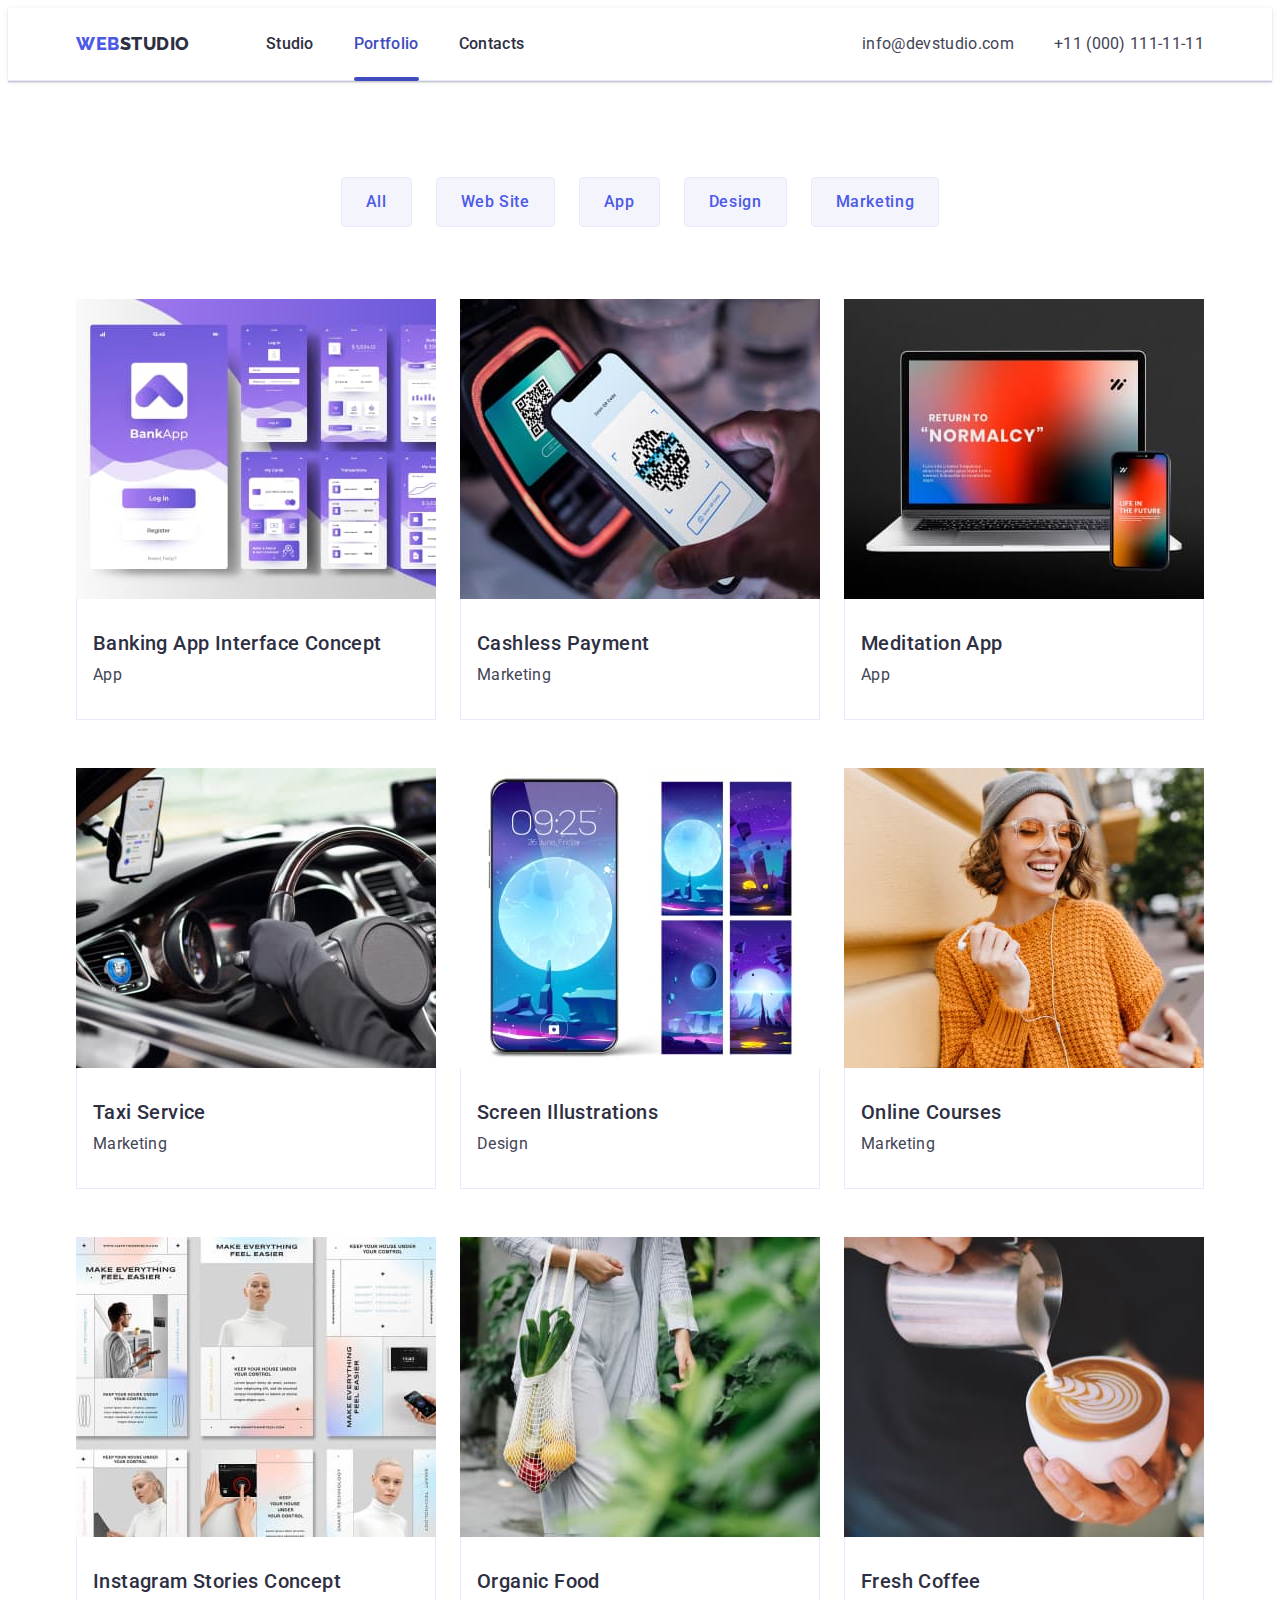
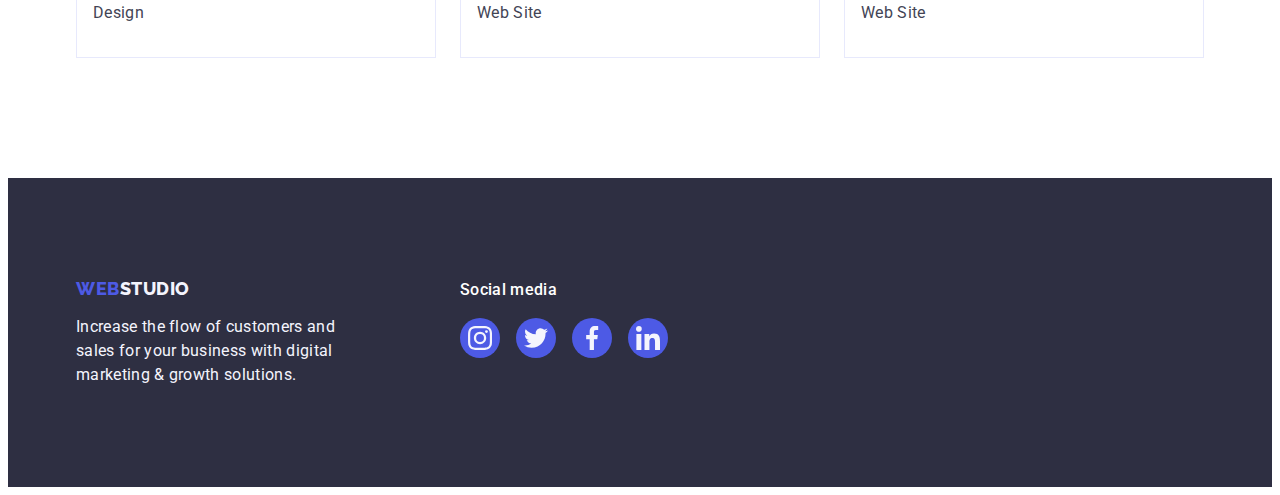
==== portfolio.html @ 052d2413 "HW 5 initial" ====
<!DOCTYPE html>
<html lang="en">
    <head>
        <meta charset="UTF-8">
        <meta name="viewport" content="width=device-width, initial-scale=1.0">
        <title>Portfolio</title>
        <link rel="stylesheet" href="https://cdnjs.cloudflare.com/ajax/libs/modern-normalize/2.0.0/modern-normalize.min.css"
            integrity="sha512-4xo8blKMVCiXpTaLzQSLSw3KFOVPWhm/TRtuPVc4WG6kUgjH6J03IBuG7JZPkcWMxJ5huwaBpOpnwYElP/m6wg=="
            crossorigin="anonymous" referrerpolicy="no-referrer">
        <link rel="preconnect" href="https://fonts.googleapis.com">
        <link rel="preconnect" href="https://fonts.gstatic.com" crossorigin>
        <link href="https://fonts.googleapis.com/css2?family=Raleway:wght@800&family=Roboto:wght@400;500;700;900&display=swap"
            rel="stylesheet">
        <link href="./css/styles.css" rel="stylesheet">
    </head>
    <body>
        <header class="section page-header">
            <div class="container header-container">
                <nav class="page-nav">
                    <a href="./index.html" class="logo link header-logo-link">Web<span class="header-logo">Studio</span></a>
                    <ul class="list navigation-list">
                        <li class="navigation-list-item">
                            <a href="./index.html" class="navigation-link link">Studio</a>
                        </li>
                        <li class="navigation-list-item">
                            <a href="./portfolio.html" class="navigation-link link navigation-underline">Portfolio</a>
                        </li>
                        <li class="navigation-list-item">
                            <a href="" class="navigation-link link">Contacts</a>
                        </li>
                    </ul>
                </nav>
                <address class="contacts">
                    <ul class="list contacts-list">
                        <li>
                            <a href="mailto:info@devstudio.com" class="contact link">info@devstudio.com</a>
                        </li>
                        <li>
                            <a href="tel:+110001111111" class="contact link">+11 (000) 111-11-11</a>
                        </li>
                    </ul>
                </address>
            </div>
        </header>
        <main>
            <section class="section section-portfolio">
                <div class="container">
                    <h1 class="visually-hidden">Portfolio content</h1>
                    <ul class="list buttons-list">
                        <li><button type="button" class="portfolio-btn">All</button></li>
                        <li><button type="button" class="portfolio-btn">Web Site</button></li>
                        <li><button type="button" class="portfolio-btn">App</button></li>
                        <li><button type="button" class="portfolio-btn">Design</button></li>
                        <li><button type="button" class="portfolio-btn">Marketing</button></li>
                    </ul>
                    <ul class="list cards-list">
                        <li class="portfolio-card">
                            <a href="" class="link portfolio-card-link">
                            <div class="portfolio-overlay">
                                <img src="./images/portfolio-img-1.jpg" alt="Pages of banking App interface" width="360" height="300">
                                <p class="overlay-text">
                                    14 Stylish and User-Friendly App Design Concepts · Task Manager App · Calorie Tracker App · Exotic Fruit Ecommerce App ·
                                    Cloud Storage App
                                </p>
                            </div>
                            <div class="card-text">
                                <h2 class="item-title portfolio-item-title">Banking App Interface Concept</h2>
                                <p class="item-text">App</p>
                            </div>
                            </a>
                        </li>
                        <li class="portfolio-card">
                            <a href="" class="link portfolio-card-link">
                            <div class="portfolio-overlay">
                                <img src="./images/portfolio-img-2.jpg" alt="Interface of cashless payment App in action" width="360" height="300">
                                <p class="overlay-text">
                                    14 Stylish and User-Friendly App Design Concepts · Task Manager App · Calorie Tracker App · Exotic Fruit Ecommerce
                                    App ·
                                    Cloud Storage App
                                </p>
                            </div>
                            <div class="card-text">
                                <h2 class="item-title portfolio-item-title">Cashless Payment</h2>
                                <p class="item-text">Marketing</p>
                            </div>
                            </a>
                        </li>
                        <li class="portfolio-card">
                            <a href="" class="link portfolio-card-link">
                            <div class="portfolio-overlay">
                                <img src="./images/portfolio-img-3.jpg" alt="Meditation App interface on laptop and smartphone" width="360"
                                    height="300">
                                <p class="overlay-text">
                                    14 Stylish and User-Friendly App Design Concepts · Task Manager App · Calorie Tracker App · Exotic Fruit Ecommerce
                                    App ·
                                    Cloud Storage App
                                </p>
                            </div>
                            <div class="card-text">
                                <h2 class="item-title portfolio-item-title">Meditation App</h2>
                                <p class="item-text">App</p>
                            </div>
                            </a>
                        </li>
                        <li class="portfolio-card">
                            <a href="" class="link portfolio-card-link">
                            <div class="portfolio-overlay">
                                <img src="./images/portfolio-img-4.jpg" alt="Taxi driver on the wheel" width="360" height="300">
                                <p class="overlay-text">
                                    14 Stylish and User-Friendly App Design Concepts · Task Manager App · Calorie Tracker App · Exotic Fruit Ecommerce
                                    App ·
                                    Cloud Storage App
                                </p>
                            </div>
                            <div class="card-text">
                                <h2 class="item-title portfolio-item-title">Taxi Service</h2>
                                <p class="item-text">Marketing</p>
                            </div>
                            </a>
                        </li>
                        <li class="portfolio-card">
                            <a href="" class="link portfolio-card-link">
                            <div class="portfolio-overlay">
                                <img src="./images/portfolio-img-5.jpg" alt="Smartphone wallpapers" width="360" height="300">
                                <p class="overlay-text">
                                    14 Stylish and User-Friendly App Design Concepts · Task Manager App · Calorie Tracker App · Exotic Fruit Ecommerce
                                    App ·
                                    Cloud Storage App
                                </p>
                            </div>
                            <div class="card-text">
                                <h2 class="item-title portfolio-item-title">Screen Illustrations</h2>
                                <p class="item-text">Design</p>
                            </div>
                            </a>
                        </li>
                        <li class="portfolio-card">
                            <a href="" class="link portfolio-card-link">
                            <div class="portfolio-overlay">
                                <img src="./images/portfolio-img-6.jpg" alt="Happy girl in headphones" width="360" height="300">
                                <p class="overlay-text">
                                    14 Stylish and User-Friendly App Design Concepts · Task Manager App · Calorie Tracker App · Exotic Fruit Ecommerce
                                    App ·
                                    Cloud Storage App
                                </p>
                            </div>
                            <div class="card-text">
                                <h2 class="item-title portfolio-item-title">Online Courses</h2>
                                <p class="item-text">Marketing</p>
                            </div>
                            </a>
                        </li>
                        <li class="portfolio-card">
                            <a href="" class="link portfolio-card-link">
                            <div class="portfolio-overlay">
                                <img src="./images/portfolio-img-7.jpg" alt="Examples of Instagram stories" width="360" height="300">
                                <p class="overlay-text">
                                    14 Stylish and User-Friendly App Design Concepts · Task Manager App · Calorie Tracker App · Exotic Fruit Ecommerce
                                    App ·
                                    Cloud Storage App
                                </p>
                            </div>
                            <div class="card-text">
                                <h2 class="item-title portfolio-item-title">Instagram Stories Concept</h2>
                                <p class="item-text">Design</p>
                            </div>
                            </a>
                        </li>
                        <li class="portfolio-card">
                            <a href="" class="link portfolio-card-link">
                            <div class="portfolio-overlay">
                                <img src="./images/portfolio-img-8.jpg" alt="Woman walking with a bag of vegetables" width="360" height="300">
                                <p class="overlay-text">
                                    14 Stylish and User-Friendly App Design Concepts · Task Manager App · Calorie Tracker App · Exotic Fruit Ecommerce
                                    App ·
                                    Cloud Storage App
                                </p>
                            </div>
                            <div class="card-text">
                                <h2 class="item-title portfolio-item-title">Organic Food</h2>
                                <p class="item-text">Web Site</p>
                            </div>
                            </a>
                        </li>
                        <li class="portfolio-card">
                            <a href="" class="link portfolio-card-link">
                            <div class="portfolio-overlay">
                                <img src="./images/portfolio-img-9.jpg" alt="Coffee topping" width="360" height="300">
                                <p class="overlay-text">
                                    14 Stylish and User-Friendly App Design Concepts · Task Manager App · Calorie Tracker App · Exotic Fruit Ecommerce
                                    App ·
                                    Cloud Storage App
                                </p>
                            </div>
                            <div class="card-text">
                                <h2 class="item-title portfolio-item-title">Fresh Coffee</h2>
                                <p class="item-text">Web Site</p>
                            </div>
                            </a>
                        </li>
                    </ul>
                </div>
            </section>
        </main>
        <footer class="section page-footer">
            <div class="container footer-container">
                <div class="footer-information">
                    <a href="./index.html" class="logo link footer-logo-link">Web<span class="footer-logo">Studio</span></a>
                    <p class="footer-text">Increase the flow of customers and sales for your business with digital marketing &
                        growth solutions.</p>
                </div>
                <div class="footer-socials">
                    <p class="footer-socials-title">Social media</p>
                    <ul class="footer-socials-list list">
                        <li class="footer-social-item">
                            <a href="" class="footer-social-link link">
                                <svg class="footer-social-icon" width="24" height="24">
                                    <use href="./images/icons.svg#instagram"></use>
                                </svg>
                            </a>
                        </li>
                        <li class="footer-social-item">
                            <a href="" class="footer-social-link link">
                                <svg class="footer-social-icon" width="24" height="24">
                                    <use href="./images/icons.svg#twitter"></use>
                                </svg>
                            </a>
                        </li>
                        <li class="footer-social-item">
                            <a href="" class="footer-social-link link">
                                <svg class="footer-social-icon" width="24" height="24">
                                    <use href="./images/icons.svg#facebook"></use>
                                </svg>
                            </a>
                        </li>
                        <li class="footer-social-item">
                            <a href="" class="footer-social-link link">
                                <svg class="footer-social-icon" width="24" height="24">
                                    <use href="./images/icons.svg#linkedin"></use>
                                </svg>
                            </a>
                        </li>
                    </ul>
                </div>
            </div>
        </footer>
    </body>
</html>
---- css/styles.css ----
:root {
    --iris: #4D5AE5;
    --ocean: #404BBF;
    --navyblue: #2E2F42;
    --green: #31D0AA;
    --slate: #434455;
    --lightslate: #8E8F99;
    --cornflower: #E7E9FC;
    --cloud: #F4F4FD;
    --white: #FFFFFF;
    --dairy: #FCFCFC;
    --grey: rgba(46, 47, 66, 0.7);
    --navyblue-modal: rgba(46, 47, 66, 0.40);
}

body {
    color: var(--slate);
    font-family: "Roboto", sans-serif;
    background-color: var(--white);
}

.list {
    list-style-type: none;
}

.link {
    text-decoration: none;
}

.logo {
    color: var(--iris);
    font-family: "Raleway", sans-serif;
    font-size: 18px;
    font-weight: 800;
    line-height: 1.17;
    letter-spacing: 0.03em;
    text-transform: uppercase;
}

.header-logo {
    color: var(--navyblue);
}

.header-logo-link {
    padding: 24px 0;
    margin-right: 76px;
}

h1,
h2,
h3,
h4,
h5,
h6,
p {
    margin-top: 0;
    margin-bottom: 0;
}

ul,
ol {
    margin-top: 0;
    margin-bottom: 0;
    padding-left: 0;
}

a {
    display: block;
}

img {
    height: auto;
    max-width: 100%;
    display: block;
}

.container {
    max-width: 1158px;
    margin: 0 auto;
    padding: 0 15px;
}

.visually-hidden {
    position: absolute;
    width: 1px;
    height: 1px;
    margin: -1px;
    border: 0;
    padding: 0;
    white-space: nowrap;
    clip-path: inset(100%);
    clip: rect(0 0 0 0);
    overflow: hidden;
}

* {
    box-sizing: border-box;
}

.page-header {
    border-bottom: 1px solid var(--cornflower);
    box-shadow: 0px 2px 1px rgba(46, 47, 66, 0.08), 0px 1px 1px rgba(46, 47, 66, 0.16), 0px 1px 6px rgba(46, 47, 66, 0.08);
}

.navigation-list {
    display: flex;
    gap: 40px;
    align-items: center;
}

.contacts-list {
    display: flex;
    gap: 40px;
    align-items: center;
}

.page-nav {
    display: flex;
    align-items: center;
    margin-right: auto;
}

.header-container {
    display: flex;
    align-items: center;
}

.navigation-link {
    color: var(--navyblue);
    font-weight: 500;
    line-height: 1.5;
    letter-spacing: 0.02em;
    padding: 24px 0;
    transition: color 250ms cubic-bezier(0.4, 0, 0.2, 1);
}

.navigation-link:hover,
.navigation-link:focus {
    color: var(--ocean);
}

.navigation-underline {
    position: relative;
    color: var(--ocean)
}

.navigation-underline::after {
    content: '';
    height: 4px;
    width: 100%;
    border-radius: 2px;
    background: var(--ocean);
    position: absolute;
    bottom: -1px;
    left: 0;
}

.contacts {
    font-style: normal;
}

.contact {
    line-height: 1.5;
    letter-spacing: 0.02em;
    padding: 24px 0;
    color: inherit;
    transition: color 250ms cubic-bezier(0.4, 0, 0.2, 1);
}

.contact:hover,
.contact:focus {
    color: var(--ocean);
}

.section.hero {
    background-image: linear-gradient(var(--grey), var(--grey)), url(../images/people-office.jpg);
    background-position: center;
    background-repeat: no-repeat;
    background-size: cover;
    padding: 188px 0;
    max-width: 1440px;
}

.hero-title {
    color: var(--white);
    text-align: center;
    font-size: 56px;
    font-weight: 700;
    line-height: 1.07;
    letter-spacing: 0.02em;
    max-width: 496px;
    margin-bottom: 48px;
    margin-right: auto;
    margin-left: auto;
}

.hero-btn {
    display: block;
    background-color: var(--iris);
    color: var(--white);
    font-size: inherit;
    font-family: inherit;
    font-weight: 500;
    line-height: 1.5;
    letter-spacing: 0.04em;
    cursor: pointer;
    border-radius: 4px;
    border: none;
    margin-left: auto;
    margin-right: auto;
    padding: 16px 32px;
    min-width: 169px;
    box-shadow: 0px 4px 4px 0px rgba(0, 0, 0, 0.15);
    transition: background-color 250ms cubic-bezier(0.4, 0, 0.2, 1);
}

.hero-btn:hover,
.hero-btn:focus {
    background-color: var(--ocean);
}

.item-title {
    color: var(--navyblue);
    font-size: 20px;
    font-weight: 500;
    line-height: 1.2;
    letter-spacing: 0.02em;
}

.advantage-illustration {
    border-radius: 4px;
    background: var(--cloud);
    padding: 24px 0;
    display: flex;
    justify-content: center;
    align-items: center;
    margin-bottom: 8px;
}

.item-title.advantage {
    margin-bottom: 8px;
}

.advantage-item {
    width: calc((100% - 3 * 24px) / 4);
}

.advantages {
    padding: 120px 0;
}

.advantage-icon {
    fill: currentColor;
}

.item-text {
    line-height: 1.5;
    letter-spacing: 0.02em;
    color: var(--slate);
}

.advantages-list {
    display: flex;
    gap: 24px;
}

.section-title {
    color: var(--navyblue);
    text-align: center;
    font-size: 36px;
    font-weight: 700;
    line-height: 1.11;
    letter-spacing: 0.02em;
    text-transform: capitalize;
    margin-bottom: 72px;
}

.section-actions {
    padding-bottom: 120px;
}

.list-actions {
    display: flex;
    gap: 24px;
}

.item-action {
    width: calc((100% - 2 * 24px) / 3);
}

.section-team {
    background-color: var(--cloud);
    padding: 120px 0;
}

.list-team {
    display: flex;
    gap: 24px;
}

.item-team {
    background: var(--white);
    border-radius: 0px 0px 4px 4px;
    width: calc((100% - 3 * 24px) / 4);
    box-shadow: 0px 2px 1px 0px rgba(46, 47, 66, 0.08), 0px 1px 1px 0px rgba(46, 47, 66, 0.16), 0px 1px 6px 0px rgba(46, 47, 66, 0.08);
}

.member-description {
    padding: 32px 0;
}

.member-name {
    margin-bottom: 8px;
    text-align: center;
}

.member-role {
    text-align: center;
}

.member-socials {
    display: flex;
    justify-content: center;
    gap: 24px;
    margin-top: 8px;
}

.member-social-item {
    width: 40px;
    height: 40px;
}

.member-social-link{
    background-color: var(--iris);
    border-radius: 50%;
    display: flex;
    justify-content: center;
    align-items: center;
    width: 100%;
    height: 100%;
    transition: background-color 250ms cubic-bezier(0.4, 0, 0.2, 1);
}

.item-team:hover .member-social-link {
    background-color: var(--ocean);
}

.member-social-link:focus {
    background-color: var(--ocean);
}

.member-social-icon{
    fill: var(--cloud);
}

.section-customers {
    padding: 120px 0;
}

.customers-list {
    display: flex;
    gap: 24px;
}

.customer-item {
    width: calc((100% - 5 * 24px) / 6);
    height: 88px;
}

.customer-link {
    width: 100%;
    height: 100%;
    padding: 16px 32px;
    border: 1px solid var(--lightslate);
    border-radius: 4px;
    display: flex;
    justify-content: center;
    align-items: center;
    color: var(--lightslate);
    transition: border-color 250ms cubic-bezier(0.4, 0, 0.2, 1),
        color 250ms cubic-bezier(0.4, 0, 0.2, 1);
}

.customer-icon {
    fill: currentColor;
}

.customer-link:hover,
.customer-link:focus {
    border-color: var(--ocean);
    color: var(--ocean);
    box-shadow: 0px 4px 4px 0px rgba(0, 0, 0, 0.25);
}

.page-footer {
    background-color: var(--navyblue);
    padding: 100px 0;
}

.footer-logo {
    color: var(--cloud);
}

.footer-logo-link {
    margin-bottom: 16px;
    display: inline-block;
}

.footer-text {
    color: var(--cloud);
    line-height: 1.5;
    letter-spacing: 0.02em;
    width: 264px;
}

.footer-container {
    display: flex;
    align-items: baseline;
}

.footer-information {
    margin-right: 120px;
}

.section-portfolio {
    padding: 96px 0 120px 0;
}

.footer-socials-title {
    margin-bottom: 16px;
    color: var(--white);
        font-weight: 500;
        line-height: 1.5;
        letter-spacing: 0.02em;
}

.footer-socials-list {
    display: flex;
    gap: 16px;
}

.footer-social-item {
    width: 40px;
    height: 40px;
}

.footer-social-link {
    background-color: var(--iris);
    border-radius: 50%;
    width: 100%;
    height: 100%;
    display: flex;
    justify-content: center;
    align-items: center;
    transition: background-color 250ms cubic-bezier(0.4, 0, 0.2, 1);
}

.footer-social-link:hover {
    background-color: var(--green);
}

.footer-social-link:focus {
    background-color: var(--green);
}

.footer-social-icon {
    fill: var(--cloud);
}

.portfolio-btn {
    color: var(--iris);
    background-color: var(--cloud);
    border-radius: 4px;
    padding: 12px 24px;
    border: 1px solid var(--cornflower);
    text-align: center;
    font-size: inherit;
    font-family: inherit;
    font-weight: 500;
    line-height: 1.5;
    letter-spacing: 0.04em;
    cursor: pointer;
    transition: color 250ms cubic-bezier(0.4, 0, 0.2, 1),
        background-color 250ms cubic-bezier(0.4, 0, 0.2, 1),
        border-color 250ms cubic-bezier(0.4, 0, 0.2, 1),
        box-shadow 250ms cubic-bezier(0.4, 0, 0.2, 1);
}

.portfolio-btn:hover,
.portfolio-btn:focus {
    background-color: var(--ocean);
    color: var(--white);
    border: 1px solid transparent;
    box-shadow: 0px 2px 2px 0px rgba(0, 0, 0, 0.12), 0px 2px 1px 0px rgba(0, 0, 0, 0.08), 0px 3px 1px 0px rgba(0, 0, 0, 0.10);
}

.buttons-list {
    display: flex;
    justify-content: center;
    gap: 24px;
    margin-bottom: 72px;
}

.cards-list {
    display: flex;
    flex-wrap: wrap;
    gap: 48px 24px;
}

.portfolio-card {
    background: var(--white);
    width: calc((100% - 48px) / 3);
}

.portfolio-card-link {
    transition: box-shadow 250ms cubic-bezier(0.4, 0, 0.2, 1);
}

.portfolio-item-title {
    margin-bottom: 8px;
}

.card-text {
    padding: 32px 16px;
    border-bottom: 1px solid var(--cornflower);
    border-left: 1px solid var(--cornflower);
    border-right: 1px solid var(--cornflower);
    transition-property: border-bottom, border-right, border-left;
    transition-duration: 250ms;
    transition-timing-function: cubic-bezier(0.4, 0, 0.2, 1);
}

.portfolio-card-link:hover {
    box-shadow: 0px 1px 6px rgba(46, 47, 66, 0.08),
    0px 1px 1px rgba(46, 47, 66, 0.16),
    0px 2px 1px rgba(46, 47, 66, 0.08);
}

.portfolio-card-link:focus {
    box-shadow: 0px 1px 6px rgba(46, 47, 66, 0.08),
    0px 1px 1px rgba(46, 47, 66, 0.16),
    0px 2px 1px rgba(46, 47, 66, 0.08);
}

.portfolio-card:hover .card-text,
.portfolio-card:focus .card-text {
    border-bottom: 1px solid var(--cloud);
    border-left: 1px solid var(--cloud);
    border-right: 1px solid var(--cloud);
}

.portfolio-overlay {
    position: relative;
    overflow: hidden;
}

.overlay-text {
    color: var(--cloud);
    line-height: 1.5;
    letter-spacing: 0.02em;
    position: absolute;
    top: 0;
    width: 100%;
    height: 100%;
    padding: 40px 32px;
    transform: translateY(100%);
    background: var(--iris);
    transition: transform 250ms cubic-bezier(0.4, 0, 0.2, 1);
}

.portfolio-card-link:hover .overlay-text {
    transform: translateY(0%);
}

.portfolio-card-link:focus .overlay-text {
    transform: translateY(0%);
}

.backdrop {
    background-color: var(--navyblue-modal);
    height: 100%;
    width: 100%;
    position: fixed;
    top: 0;
    transition: opacity 250ms cubic-bezier(0.4, 0, 0.2, 1), visibility 250ms cubic-bezier(0.4, 0, 0.2, 1);
}

.modal {
    position: absolute;
    top: 50%;
    left: 50%;
    transform: translate(-50%, -50%) scale(1);
    width: 408px;
    min-height: 584px;
    border-radius: 4px;
        background: var(--dairy);
        box-shadow: 0px 2px 1px 0px rgba(0, 0, 0, 0.20), 0px 1px 3px 0px rgba(0, 0, 0, 0.12), 0px 1px 1px 0px rgba(0, 0, 0, 0.14);
        transition: transform 250ms cubic-bezier(0.4, 0, 0.2, 1);
        padding: 72px 24px 24px 24px;
}

.backdrop.is-hidden .modal {
    transform: translate(-50%, -50%) scale(0);
}

.close-btn {
    padding: 0;
    width: 24px;
    height: 24px;
    position: absolute;
    top: 24px;
    right: 24px;
    border-radius: 50%;
    cursor: pointer;
    background-color: var(--cornflower);
    border: 1px solid rgba(0, 0, 0, 0.1);
    display: flex;
    justify-content: center;
    align-items: center;
    transition: background-color 250ms cubic-bezier(0.4, 0, 0.2, 1), border 250ms cubic-bezier(0.4, 0, 0.2, 1);
}

.close-btn:hover,
.close-btn:focus {
    background-color: var(--ocean);
    border: none;
}

.close-icon {
    fill: var(--navyblue);
    transition: fill 250ms cubic-bezier(0.4, 0, 0.2, 1);
}

.close-btn:hover .close-icon,
.close-btn:focus .close-icon {
    fill: var(--white);
}

.is-hidden {
    opacity: 0;
    visibility: hidden;
    pointer-events: none;
}

.modal-title {
    color: var(--navyblue);
        text-align: center;
        font-weight: 500;
        line-height: 1.5;
        letter-spacing: 0.02em;
        margin-bottom: 16px;
}

.modal-label {
    color: var(--lightslate);
        font-size: 12px;
        line-height: 1.16;
        letter-spacing: 0.04em;
        margin-bottom: 4px;
}

.modal-input-icon {
    position: relative;
    margin-bottom: 8px;
}

.modal-input {
    max-width: 360px;
    width: 100%;
    height: 40px;
    padding-left: 38px;
    border-radius: 4px;
        border: 1px solid var(--navyblue-modal);
        transition: border-color 250ms cubic-bezier(0.4, 0, 0.2, 1);
}

.modal-input:active {
    border-color: var(--iris);
}

.modal-input:active .modal-icon {
    fill: var(--iris);
}

.modal-icon {
    position: absolute;
    left: 16px;
    top: 50%;
    transform: translateY(-50%);
    fill: var(--navyblue);
    transition: fill 250ms cubic-bezier(0.4, 0, 0.2, 1);
}

.modal-text-input {
    border-radius: 4px;
    padding: 8px 16px;
    resize: none;
    height: 120px;
    max-width: 360px;
        width: 100%;
        border: 1px solid var(--navyblue-modal);
}
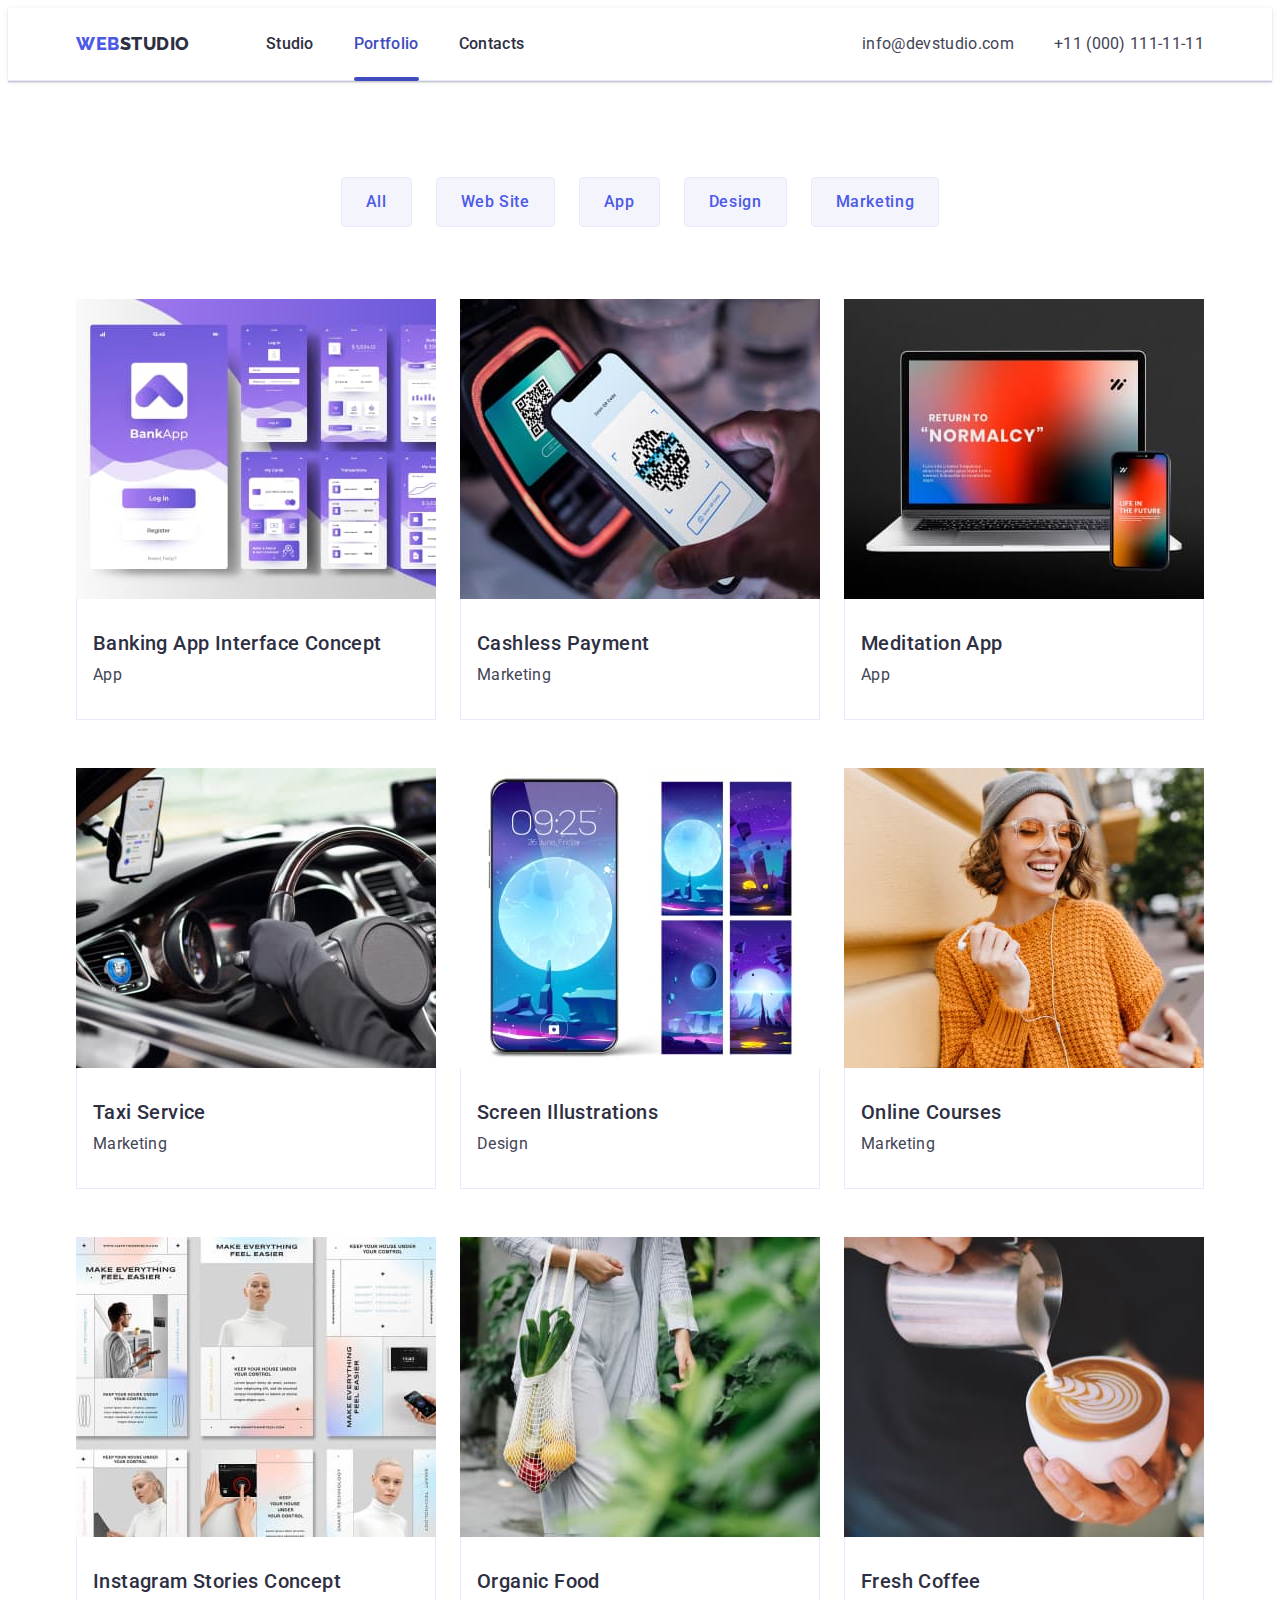
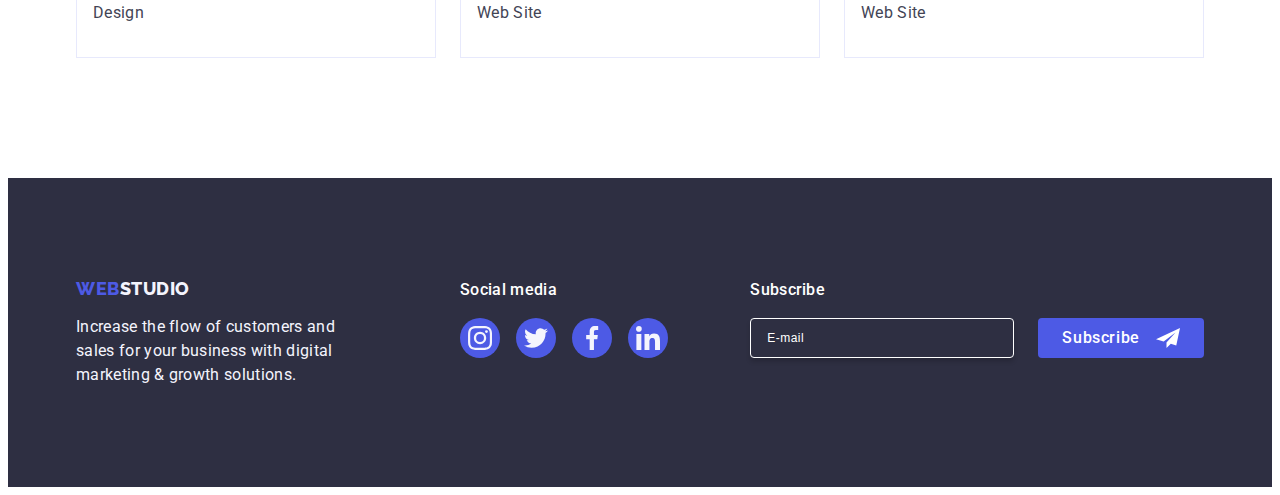
==== commit a8ffe119: "HW 5 result 1" ====
--- a/portfolio.html
+++ b/portfolio.html
@@ -242,6 +242,19 @@
                         </li>
                     </ul>
                 </div>
+                <div class="footer-form-wrap">
+                    <p class="footer-form-title">Subscribe</p>
+                    <form class="footer-form">
+                        <input type="email" name="footer-email" id="footer-email-input" class="footer-email-input"
+                            placeholder="E-mail">
+                        <button type="submit" class="footer-form-btn">
+                            <span>Subscribe</span>
+                            <svg class="footer-btn-icon" width="24" height="24">
+                                <use href="./images/icons.svg#icon-paper-plane"></use>
+                            </svg>
+                        </button>
+                    </form>
+                </div>
             </div>
         </footer>
     </body>
--- a/css/styles.css
+++ b/css/styles.css
@@ -467,6 +467,74 @@
     fill: var(--cloud);
 }
 
+.footer-form-wrap {
+    margin-left: auto;
+}
+
+.footer-form {
+    display: flex;
+}
+
+.footer-form-title {
+    color: var(--white);
+        font-weight: 500;
+        line-height: 1.5;
+        letter-spacing: 0.02em;
+        margin-bottom: 16px;
+}
+
+.footer-email-input {
+    min-width: 264px;
+    height: 40px;
+    color: var(--white);
+    border-radius: 4px;
+    padding-left: 16px;
+    padding-right: 16px;
+    outline: none;
+    background-color: transparent;
+    margin-right: 24px;
+        border: 1px solid var(--white);
+        box-shadow: 0px 4px 4px 0px rgba(0, 0, 0, 0.15);
+}
+
+.footer-email-input::placeholder {
+    color: var(--white);
+        font-size: 12px;
+        line-height: 1.5;
+        letter-spacing: 0.04em;
+}
+
+.footer-form-btn {
+    display: flex;
+    height: 40px;
+    min-width: 165px;
+    padding: 8px 24px;
+    color: var(--white);
+    border-radius: 4px;
+    cursor: pointer;
+    font-size: inherit;
+    border: none;
+        font-family: inherit;
+        background-color: var(--iris);
+        text-align: center;
+        font-weight: 500;
+        line-height: 1.5;
+        letter-spacing: 0.04em;
+        justify-content: center;
+        align-items: center;
+        gap: 16px;
+        transition: background-color 250ms cubic-bezier(0.4, 0, 0.2, 1);
+}
+
+.footer-form-btn:hover,
+.footer-form-btn:focus {
+    background-color: var(--ocean);
+}
+
+.footer-btn-icon {
+    fill: currentColor;
+}
+
 .portfolio-btn {
     color: var(--iris);
     background-color: var(--cloud);
@@ -661,7 +729,18 @@
 
 .modal-input-icon {
     position: relative;
+}
+
+.form-element-input {
     margin-bottom: 8px;
+}
+
+.form-element-text {
+    margin-bottom: 16px;
+}
+
+.form-element-policy {
+    margin-bottom: 24px;
 }
 
 .modal-input {
@@ -670,20 +749,22 @@
     height: 40px;
     padding-left: 38px;
     border-radius: 4px;
+    outline: none;
         border: 1px solid var(--navyblue-modal);
         transition: border-color 250ms cubic-bezier(0.4, 0, 0.2, 1);
 }
 
-.modal-input:active {
+.modal-input:focus {
     border-color: var(--iris);
 }
 
-.modal-input:active .modal-icon {
+.modal-input:focus + .modal-icon {
     fill: var(--iris);
 }
 
 .modal-icon {
     position: absolute;
+    cursor: pointer;
     left: 16px;
     top: 50%;
     transform: translateY(-50%);
@@ -698,5 +779,66 @@
     height: 120px;
     max-width: 360px;
         width: 100%;
+        outline: none;
         border: 1px solid var(--navyblue-modal);
-}
+        transition: border-color 250ms cubic-bezier(0.4, 0, 0.2, 1);
+}
+
+.modal-text-input:focus {
+    border-color: var(--iris);
+}
+
+.modal-text-input:focus::placeholder {
+    color: var(--iris);
+}
+
+.modal-text-input::placeholder {
+    color: var(--navyblue-modal);
+    font-size: 12px;
+    line-height: 1.16;
+    letter-spacing: 0.04em;
+    transition: color 250ms cubic-bezier(0.4, 0, 0.2, 1);
+}
+
+.checkbox-label-link {
+    color: var(--iris);
+        font-size: 12px;
+        line-height: 1.33;
+        letter-spacing: 0.04em;
+        text-decoration-line: underline;
+        display: inline-block;
+}
+
+.checkbox-label {
+    color: var(--lightslate);
+    font-size: 12px;
+    line-height: 1.16;
+    letter-spacing: 0.04em;
+}
+
+.checkbox-square {
+    width: 16px;
+    height: 16px;
+    background-color: var(--white);
+    border-radius: 2px;
+    border: 1px solid var(--navyblue-modal);
+    display: inline-flex;
+    justify-content: center;
+    align-items: center;
+    margin-right: 8px;
+    transition: background-color 250ms cubic-bezier(0.4, 0, 0.2, 1), border 250ms cubic-bezier(0.4, 0, 0.2, 1);
+}
+
+.checkbox-icon {
+    fill: transparent;
+    transition: fill 250ms cubic-bezier(0.4, 0, 0.2, 1);
+}
+
+.modal-checkbox:checked + .checkbox-square .checkbox-icon {
+    fill: var(--cloud);
+}
+
+.modal-checkbox:checked + .checkbox-square {
+    background-color: var(--ocean);
+    border: none;
+}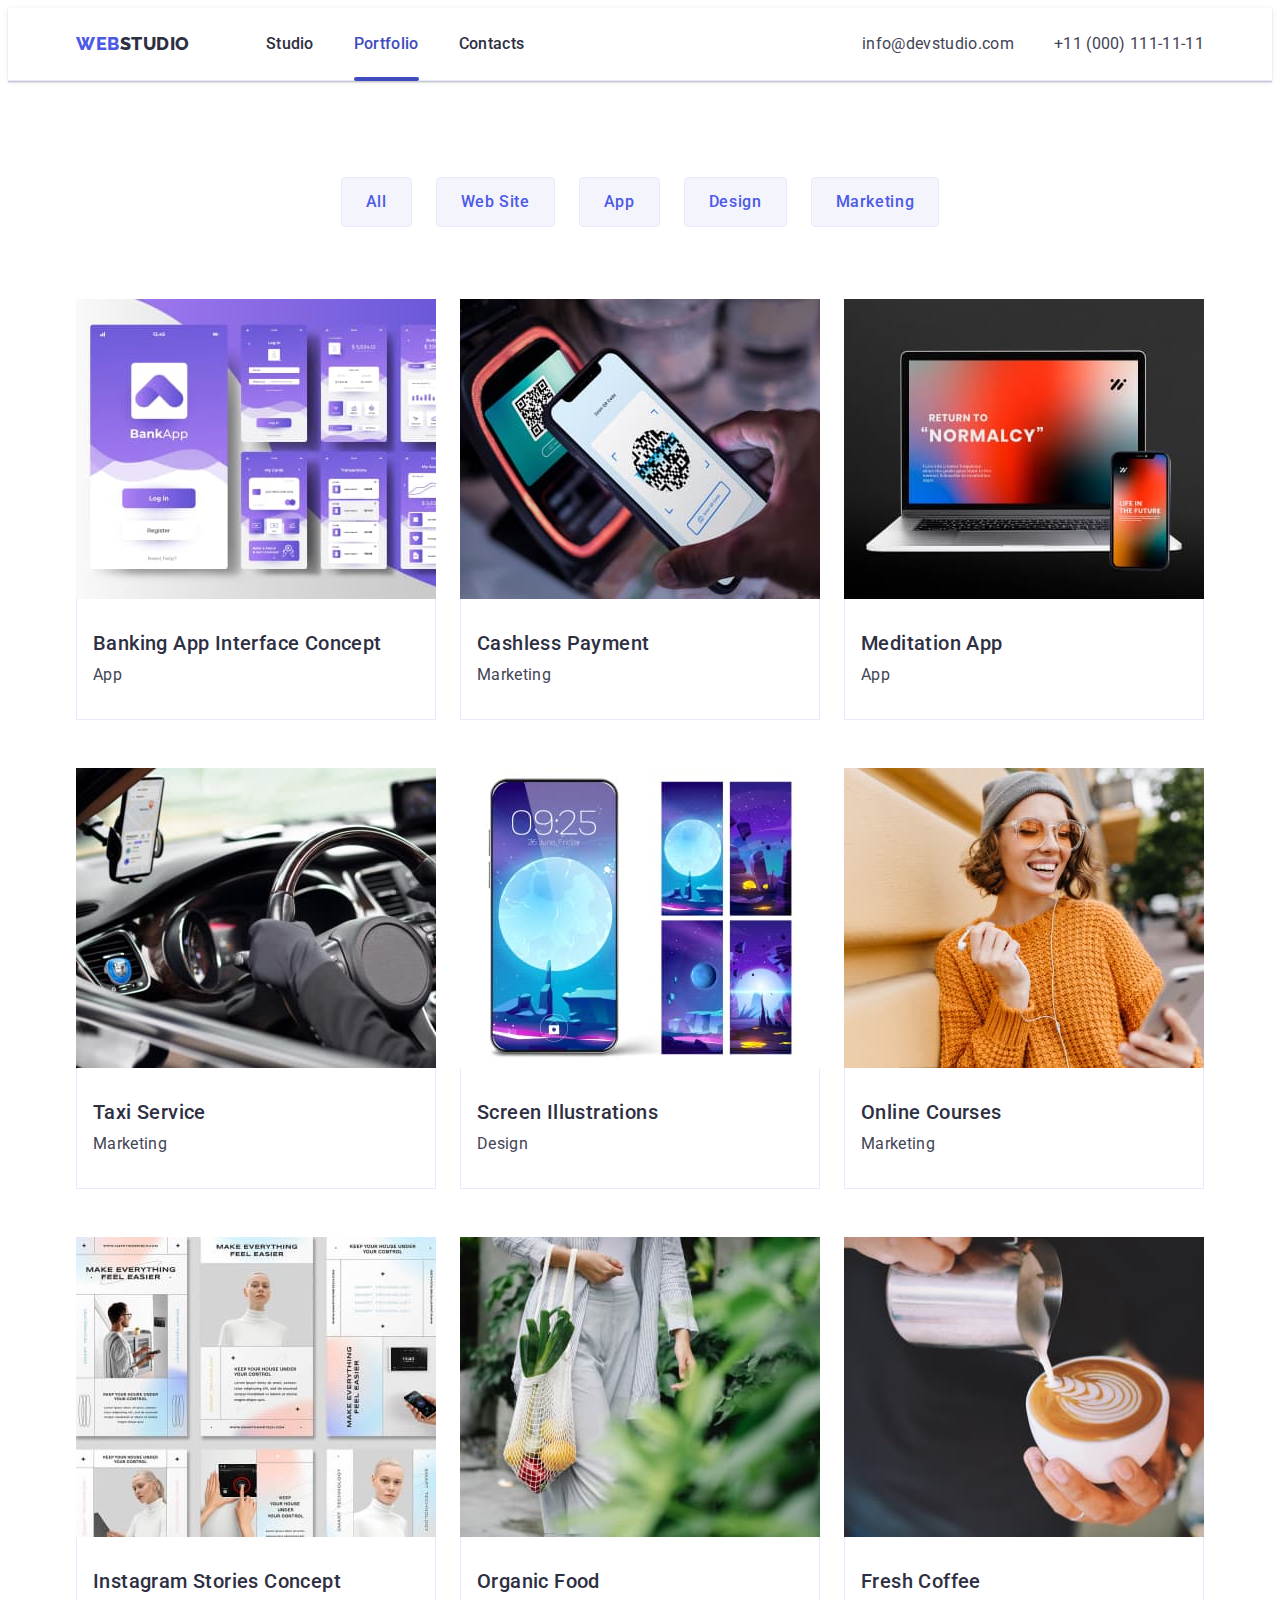
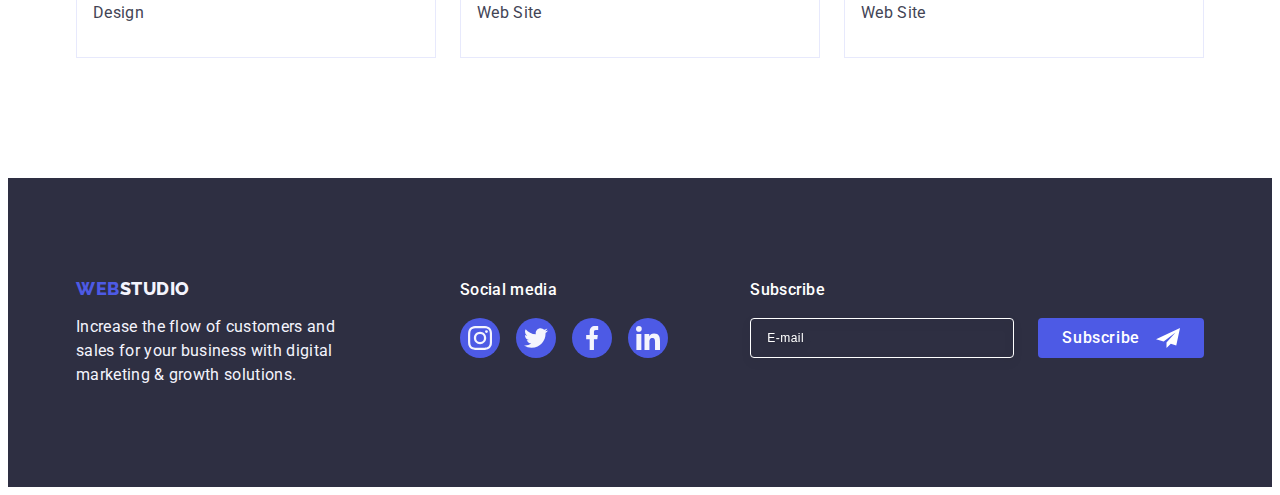
==== commit f840a931: "HW 5 result 2" ====
--- a/portfolio.html
+++ b/portfolio.html
@@ -245,14 +245,16 @@
                 <div class="footer-form-wrap">
                     <p class="footer-form-title">Subscribe</p>
                     <form class="footer-form">
-                        <input type="email" name="footer-email" id="footer-email-input" class="footer-email-input"
-                            placeholder="E-mail">
-                        <button type="submit" class="footer-form-btn">
-                            <span>Subscribe</span>
-                            <svg class="footer-btn-icon" width="24" height="24">
-                                <use href="./images/icons.svg#icon-paper-plane"></use>
-                            </svg>
-                        </button>
+                        <label class="footer-form-label">
+                            <input type="email" name="footer-email" id="footer-email-input" class="footer-email-input"
+                                placeholder="E-mail">
+                            <button type="submit" class="footer-form-btn">
+                                <span>Subscribe</span>
+                                <svg class="footer-btn-icon" width="24" height="24">
+                                    <use href="./images/icons.svg#icon-paper-plane"></use>
+                                </svg>
+                            </button>
+                        </label>
                     </form>
                 </div>
             </div>
--- a/css/styles.css
+++ b/css/styles.css
@@ -471,8 +471,10 @@
     margin-left: auto;
 }
 
-.footer-form {
-    display: flex;
+.footer-form-label {
+    display: flex;
+    gap: 24px;
+
 }
 
 .footer-form-title {
@@ -484,17 +486,19 @@
 }
 
 .footer-email-input {
-    min-width: 264px;
+    width: 264px;
     height: 40px;
     color: var(--white);
+    font-size: 12px;
+    line-height: 1.5;
+    letter-spacing: 0.04em;
     border-radius: 4px;
     padding-left: 16px;
     padding-right: 16px;
     outline: none;
     background-color: transparent;
-    margin-right: 24px;
         border: 1px solid var(--white);
-        box-shadow: 0px 4px 4px 0px rgba(0, 0, 0, 0.15);
+        filter: drop-shadow(0px 4px 4px rgba(0, 0, 0, 0.15));
 }
 
 .footer-email-input::placeholder {
@@ -522,7 +526,6 @@
         letter-spacing: 0.04em;
         justify-content: center;
         align-items: center;
-        gap: 16px;
         transition: background-color 250ms cubic-bezier(0.4, 0, 0.2, 1);
 }
 
@@ -533,6 +536,7 @@
 
 .footer-btn-icon {
     fill: currentColor;
+    margin-left: 16px;
 }
 
 .portfolio-btn {
@@ -812,8 +816,9 @@
 .checkbox-label {
     color: var(--lightslate);
     font-size: 12px;
-    line-height: 1.16;
+    line-height: 1.17;
     letter-spacing: 0.04em;
+    display: block;
 }
 
 .checkbox-square {
@@ -841,4 +846,9 @@
 .modal-checkbox:checked + .checkbox-square {
     background-color: var(--ocean);
     border: none;
+}
+
+.modal-checkbox {
+    background-color: transparent;
+    outline: transparent;
 }